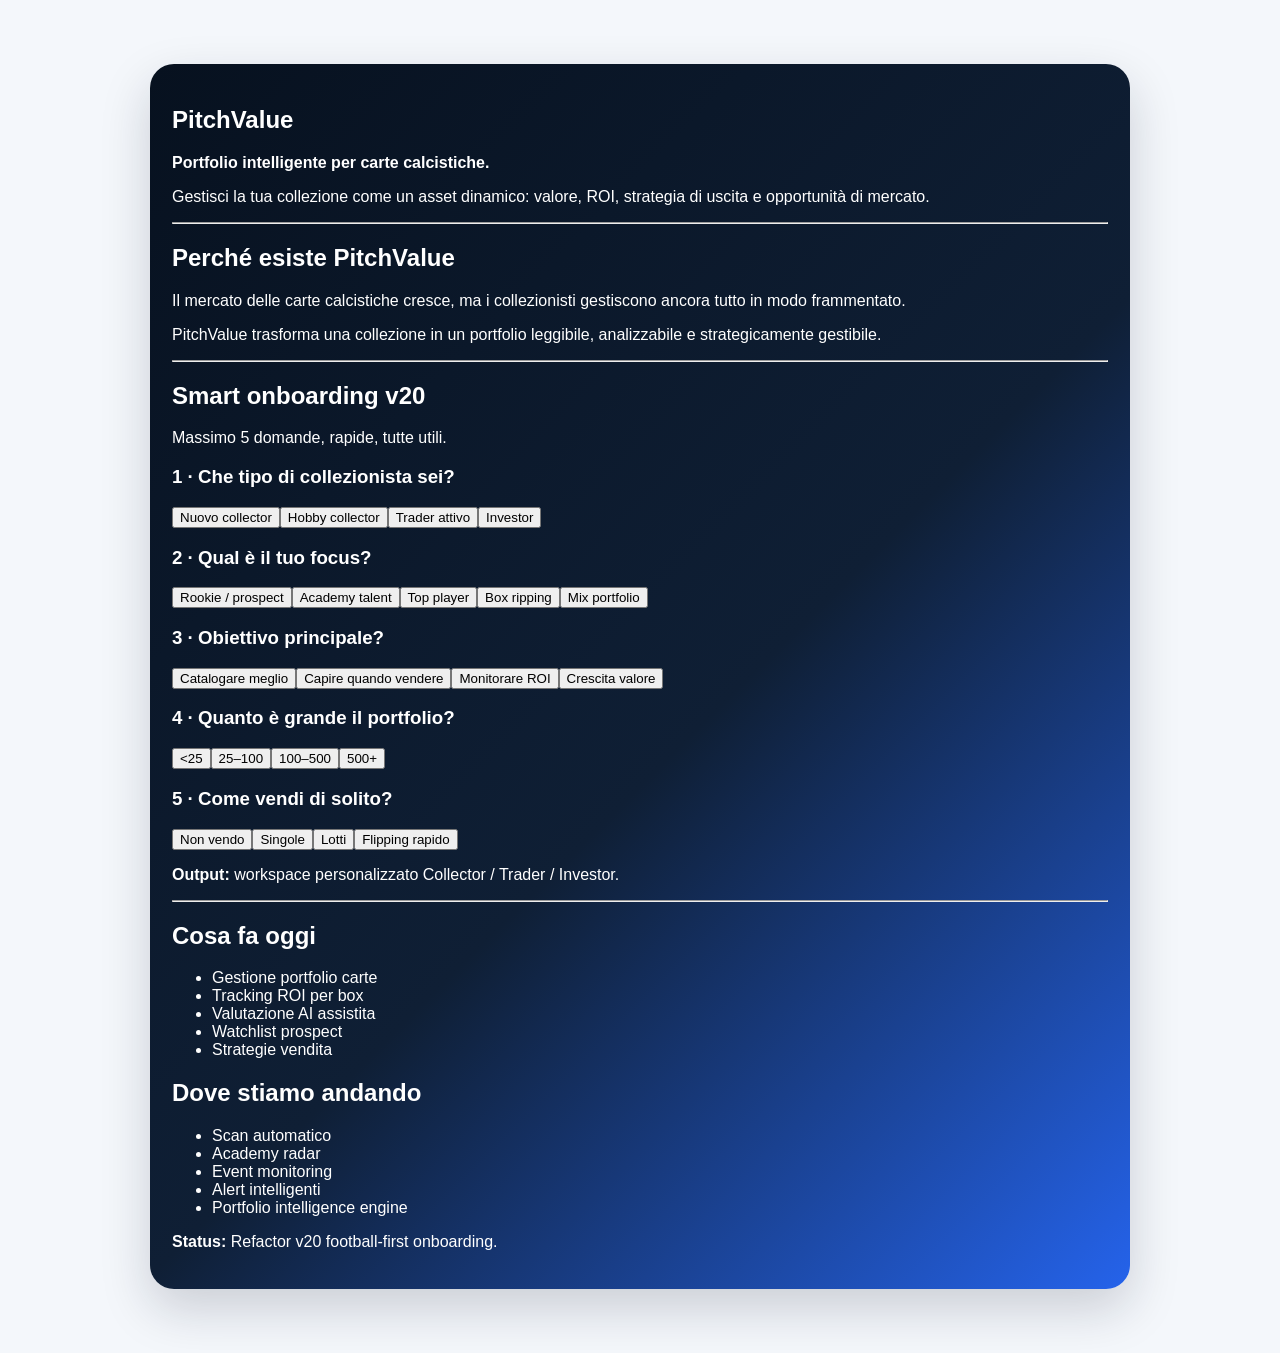
==== index.refactor.html @ 2fcd6a79 "Refine football-first onboarding" ====
<!DOCTYPE html><html lang="it"><head><meta charset="UTF-8" /><meta name="viewport" content="width=device-width, initial-scale=1.0" /><title>PitchValue Refactor v20</title><link rel="stylesheet" href="src/styles.css" /></head><body><main style="max-width: 980px; margin: 40px auto; padding: 24px;"><section class="pv-refactor-notice"><h1>PitchValue</h1><p><strong>Portfolio intelligente per carte calcistiche.</strong></p><p>Gestisci la tua collezione come un asset dinamico: valore, ROI, strategia di uscita e opportunità di mercato.</p><hr><h2>Perché esiste PitchValue</h2><p>Il mercato delle carte calcistiche cresce, ma i collezionisti gestiscono ancora tutto in modo frammentato.</p><p>PitchValue trasforma una collezione in un portfolio leggibile, analizzabile e strategicamente gestibile.</p><hr><h2>Smart onboarding v20</h2><p>Massimo 5 domande, rapide, tutte utili.</p><div class="pv-onboarding-grid"><div class="pv-onboarding-card"><h3>1 · Che tipo di collezionista sei?</h3><button>Nuovo collector</button><button>Hobby collector</button><button>Trader attivo</button><button>Investor</button></div><div class="pv-onboarding-card"><h3>2 · Qual è il tuo focus?</h3><button>Rookie / prospect</button><button>Academy talent</button><button>Top player</button><button>Box ripping</button><button>Mix portfolio</button></div><div class="pv-onboarding-card"><h3>3 · Obiettivo principale?</h3><button>Catalogare meglio</button><button>Capire quando vendere</button><button>Monitorare ROI</button><button>Crescita valore</button></div><div class="pv-onboarding-card"><h3>4 · Quanto è grande il portfolio?</h3><button>&lt;25</button><button>25–100</button><button>100–500</button><button>500+</button></div><div class="pv-onboarding-card"><h3>5 · Come vendi di solito?</h3><button>Non vendo</button><button>Singole</button><button>Lotti</button><button>Flipping rapido</button></div></div><p><strong>Output:</strong> workspace personalizzato Collector / Trader / Investor.</p><hr><h2>Cosa fa oggi</h2><ul><li>Gestione portfolio carte</li><li>Tracking ROI per box</li><li>Valutazione AI assistita</li><li>Watchlist prospect</li><li>Strategie vendita</li></ul><h2>Dove stiamo andando</h2><ul><li>Scan automatico</li><li>Academy radar</li><li>Event monitoring</li><li>Alert intelligenti</li><li>Portfolio intelligence engine</li></ul><p><strong>Status:</strong> Refactor v20 football-first onboarding.</p></section></main></body></html>
---- src/styles.css ----
/* PitchValue styles
 * Branch: refactor-v19
 *
 * This file will receive the CSS extracted from the current stable v18 monolithic HTML.
 * The live app on main is not affected while this branch is under construction.
 */

:root {
  --pv-bg: #f4f7fb;
  --pv-text: #0f172a;
  --pv-muted: #64748b;
  --pv-blue: #2563eb;
  --pv-cyan: #06b6d4;
  --pv-green: #16a34a;
  --pv-amber: #f59e0b;
  --pv-red: #ef4444;
  --pv-border: #e5edf6;
  --pv-panel: #ffffff;
}

body {
  margin: 0;
  font-family: Inter, Arial, sans-serif;
  background: var(--pv-bg);
  color: var(--pv-text);
}

.pv-refactor-notice {
  background: linear-gradient(135deg, #07111f, #0f1f35 55%, #2563eb);
  color: white;
  border-radius: 24px;
  padding: 22px;
  box-shadow: 0 20px 50px rgba(15, 23, 42, 0.18);
}
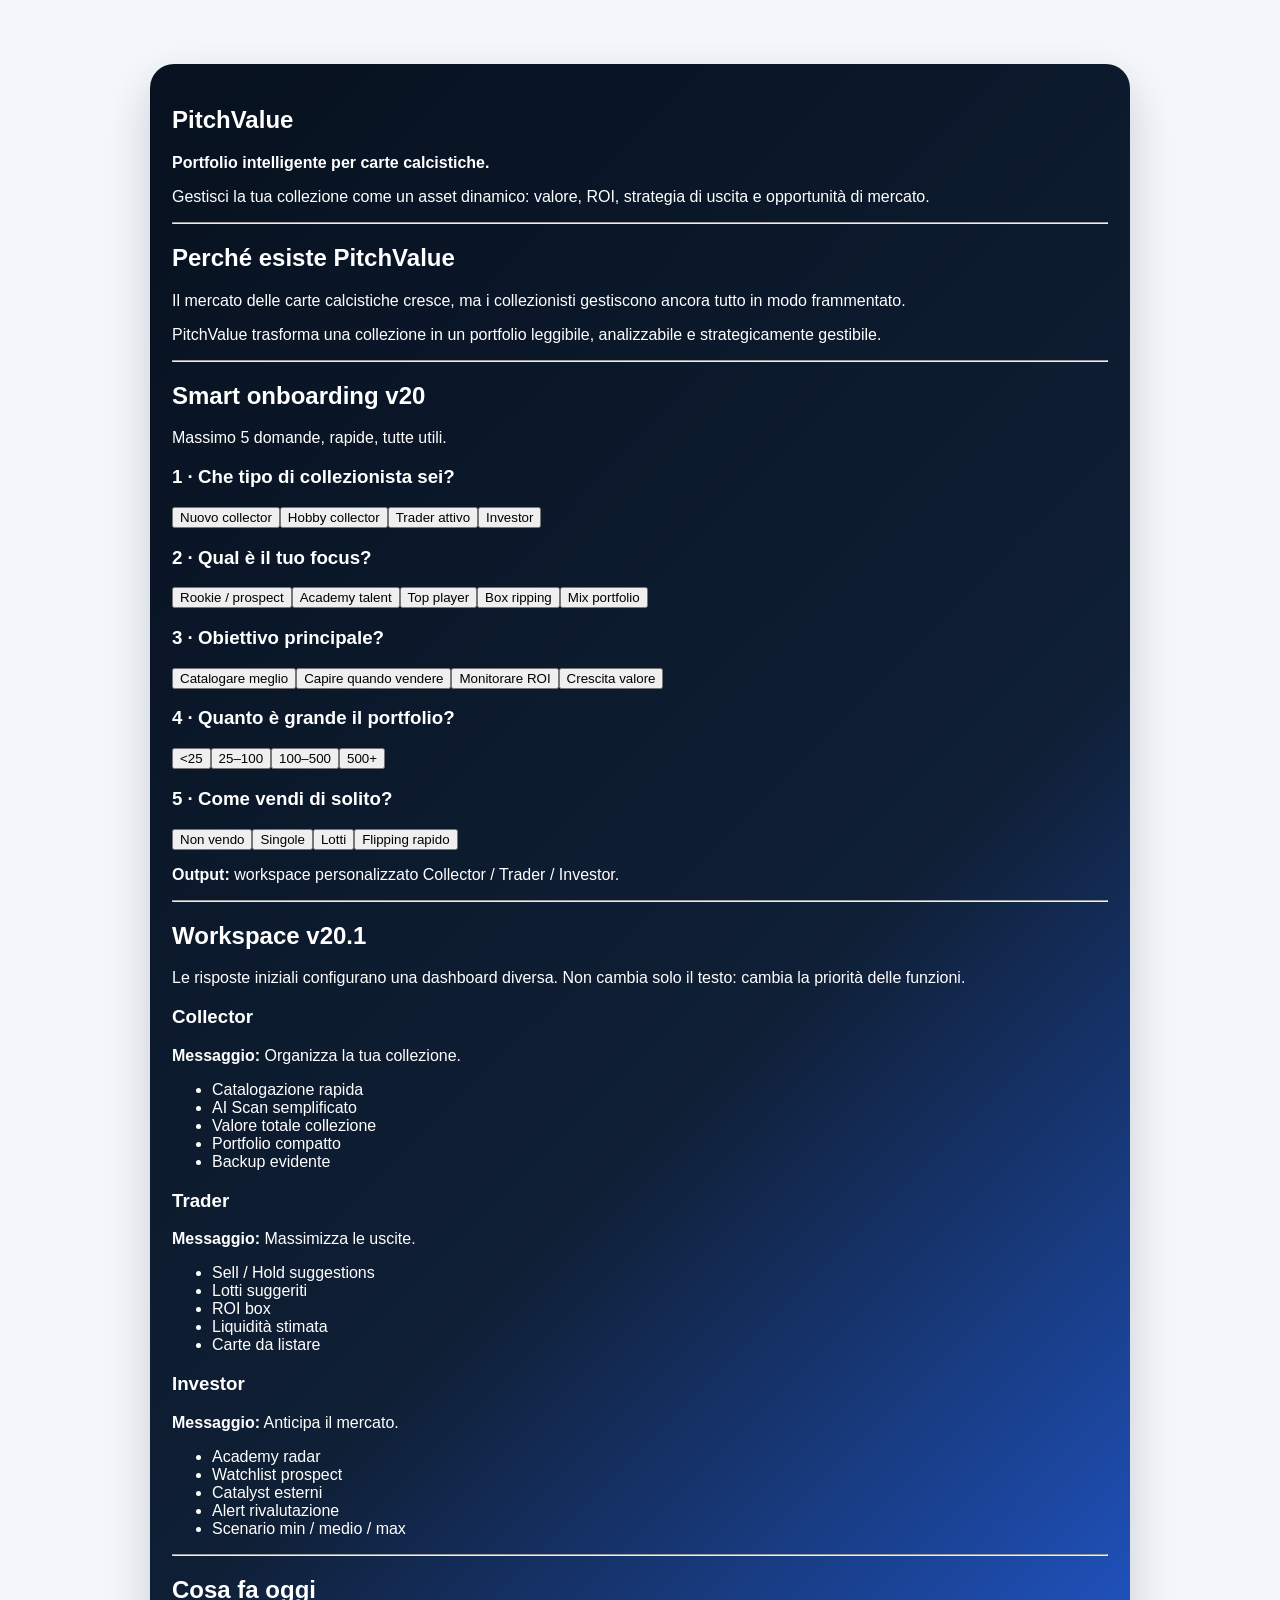
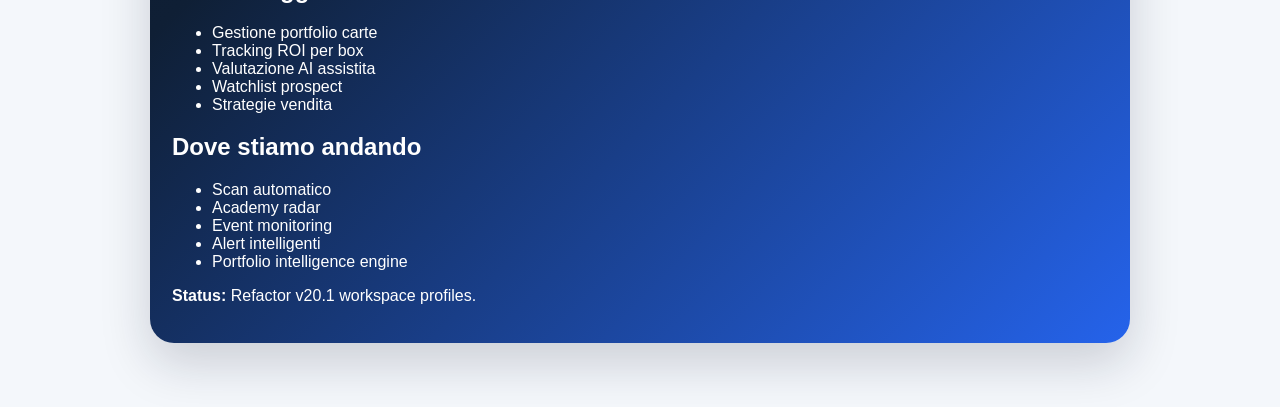
==== commit 1cc63fc8: "Add v20.1 workspace profiles" ====
--- a/index.refactor.html
+++ b/index.refactor.html
@@ -1 +1 @@
-<!DOCTYPE html><html lang="it"><head><meta charset="UTF-8" /><meta name="viewport" content="width=device-width, initial-scale=1.0" /><title>PitchValue Refactor v20</title><link rel="stylesheet" href="src/styles.css" /></head><body><main style="max-width: 980px; margin: 40px auto; padding: 24px;"><section class="pv-refactor-notice"><h1>PitchValue</h1><p><strong>Portfolio intelligente per carte calcistiche.</strong></p><p>Gestisci la tua collezione come un asset dinamico: valore, ROI, strategia di uscita e opportunità di mercato.</p><hr><h2>Perché esiste PitchValue</h2><p>Il mercato delle carte calcistiche cresce, ma i collezionisti gestiscono ancora tutto in modo frammentato.</p><p>PitchValue trasforma una collezione in un portfolio leggibile, analizzabile e strategicamente gestibile.</p><hr><h2>Smart onboarding v20</h2><p>Massimo 5 domande, rapide, tutte utili.</p><div class="pv-onboarding-grid"><div class="pv-onboarding-card"><h3>1 · Che tipo di collezionista sei?</h3><button>Nuovo collector</button><button>Hobby collector</button><button>Trader attivo</button><button>Investor</button></div><div class="pv-onboarding-card"><h3>2 · Qual è il tuo focus?</h3><button>Rookie / prospect</button><button>Academy talent</button><button>Top player</button><button>Box ripping</button><button>Mix portfolio</button></div><div class="pv-onboarding-card"><h3>3 · Obiettivo principale?</h3><button>Catalogare meglio</button><button>Capire quando vendere</button><button>Monitorare ROI</button><button>Crescita valore</button></div><div class="pv-onboarding-card"><h3>4 · Quanto è grande il portfolio?</h3><button>&lt;25</button><button>25–100</button><button>100–500</button><button>500+</button></div><div class="pv-onboarding-card"><h3>5 · Come vendi di solito?</h3><button>Non vendo</button><button>Singole</button><button>Lotti</button><button>Flipping rapido</button></div></div><p><strong>Output:</strong> workspace personalizzato Collector / Trader / Investor.</p><hr><h2>Cosa fa oggi</h2><ul><li>Gestione portfolio carte</li><li>Tracking ROI per box</li><li>Valutazione AI assistita</li><li>Watchlist prospect</li><li>Strategie vendita</li></ul><h2>Dove stiamo andando</h2><ul><li>Scan automatico</li><li>Academy radar</li><li>Event monitoring</li><li>Alert intelligenti</li><li>Portfolio intelligence engine</li></ul><p><strong>Status:</strong> Refactor v20 football-first onboarding.</p></section></main></body></html>+<!DOCTYPE html><html lang="it"><head><meta charset="UTF-8" /><meta name="viewport" content="width=device-width, initial-scale=1.0" /><title>PitchValue Refactor v20.1</title><link rel="stylesheet" href="src/styles.css" /></head><body><main style="max-width: 980px; margin: 40px auto; padding: 24px;"><section class="pv-refactor-notice"><h1>PitchValue</h1><p><strong>Portfolio intelligente per carte calcistiche.</strong></p><p>Gestisci la tua collezione come un asset dinamico: valore, ROI, strategia di uscita e opportunità di mercato.</p><hr><h2>Perché esiste PitchValue</h2><p>Il mercato delle carte calcistiche cresce, ma i collezionisti gestiscono ancora tutto in modo frammentato.</p><p>PitchValue trasforma una collezione in un portfolio leggibile, analizzabile e strategicamente gestibile.</p><hr><h2>Smart onboarding v20</h2><p>Massimo 5 domande, rapide, tutte utili.</p><div class="pv-onboarding-grid"><div class="pv-onboarding-card"><h3>1 · Che tipo di collezionista sei?</h3><button>Nuovo collector</button><button>Hobby collector</button><button>Trader attivo</button><button>Investor</button></div><div class="pv-onboarding-card"><h3>2 · Qual è il tuo focus?</h3><button>Rookie / prospect</button><button>Academy talent</button><button>Top player</button><button>Box ripping</button><button>Mix portfolio</button></div><div class="pv-onboarding-card"><h3>3 · Obiettivo principale?</h3><button>Catalogare meglio</button><button>Capire quando vendere</button><button>Monitorare ROI</button><button>Crescita valore</button></div><div class="pv-onboarding-card"><h3>4 · Quanto è grande il portfolio?</h3><button>&lt;25</button><button>25–100</button><button>100–500</button><button>500+</button></div><div class="pv-onboarding-card"><h3>5 · Come vendi di solito?</h3><button>Non vendo</button><button>Singole</button><button>Lotti</button><button>Flipping rapido</button></div></div><p><strong>Output:</strong> workspace personalizzato Collector / Trader / Investor.</p><hr><h2>Workspace v20.1</h2><p>Le risposte iniziali configurano una dashboard diversa. Non cambia solo il testo: cambia la priorità delle funzioni.</p><div class="pv-onboarding-grid"><div class="pv-onboarding-card"><h3>Collector</h3><p><strong>Messaggio:</strong> Organizza la tua collezione.</p><ul><li>Catalogazione rapida</li><li>AI Scan semplificato</li><li>Valore totale collezione</li><li>Portfolio compatto</li><li>Backup evidente</li></ul></div><div class="pv-onboarding-card"><h3>Trader</h3><p><strong>Messaggio:</strong> Massimizza le uscite.</p><ul><li>Sell / Hold suggestions</li><li>Lotti suggeriti</li><li>ROI box</li><li>Liquidità stimata</li><li>Carte da listare</li></ul></div><div class="pv-onboarding-card"><h3>Investor</h3><p><strong>Messaggio:</strong> Anticipa il mercato.</p><ul><li>Academy radar</li><li>Watchlist prospect</li><li>Catalyst esterni</li><li>Alert rivalutazione</li><li>Scenario min / medio / max</li></ul></div></div><hr><h2>Cosa fa oggi</h2><ul><li>Gestione portfolio carte</li><li>Tracking ROI per box</li><li>Valutazione AI assistita</li><li>Watchlist prospect</li><li>Strategie vendita</li></ul><h2>Dove stiamo andando</h2><ul><li>Scan automatico</li><li>Academy radar</li><li>Event monitoring</li><li>Alert intelligenti</li><li>Portfolio intelligence engine</li></ul><p><strong>Status:</strong> Refactor v20.1 workspace profiles.</p></section></main></body></html>
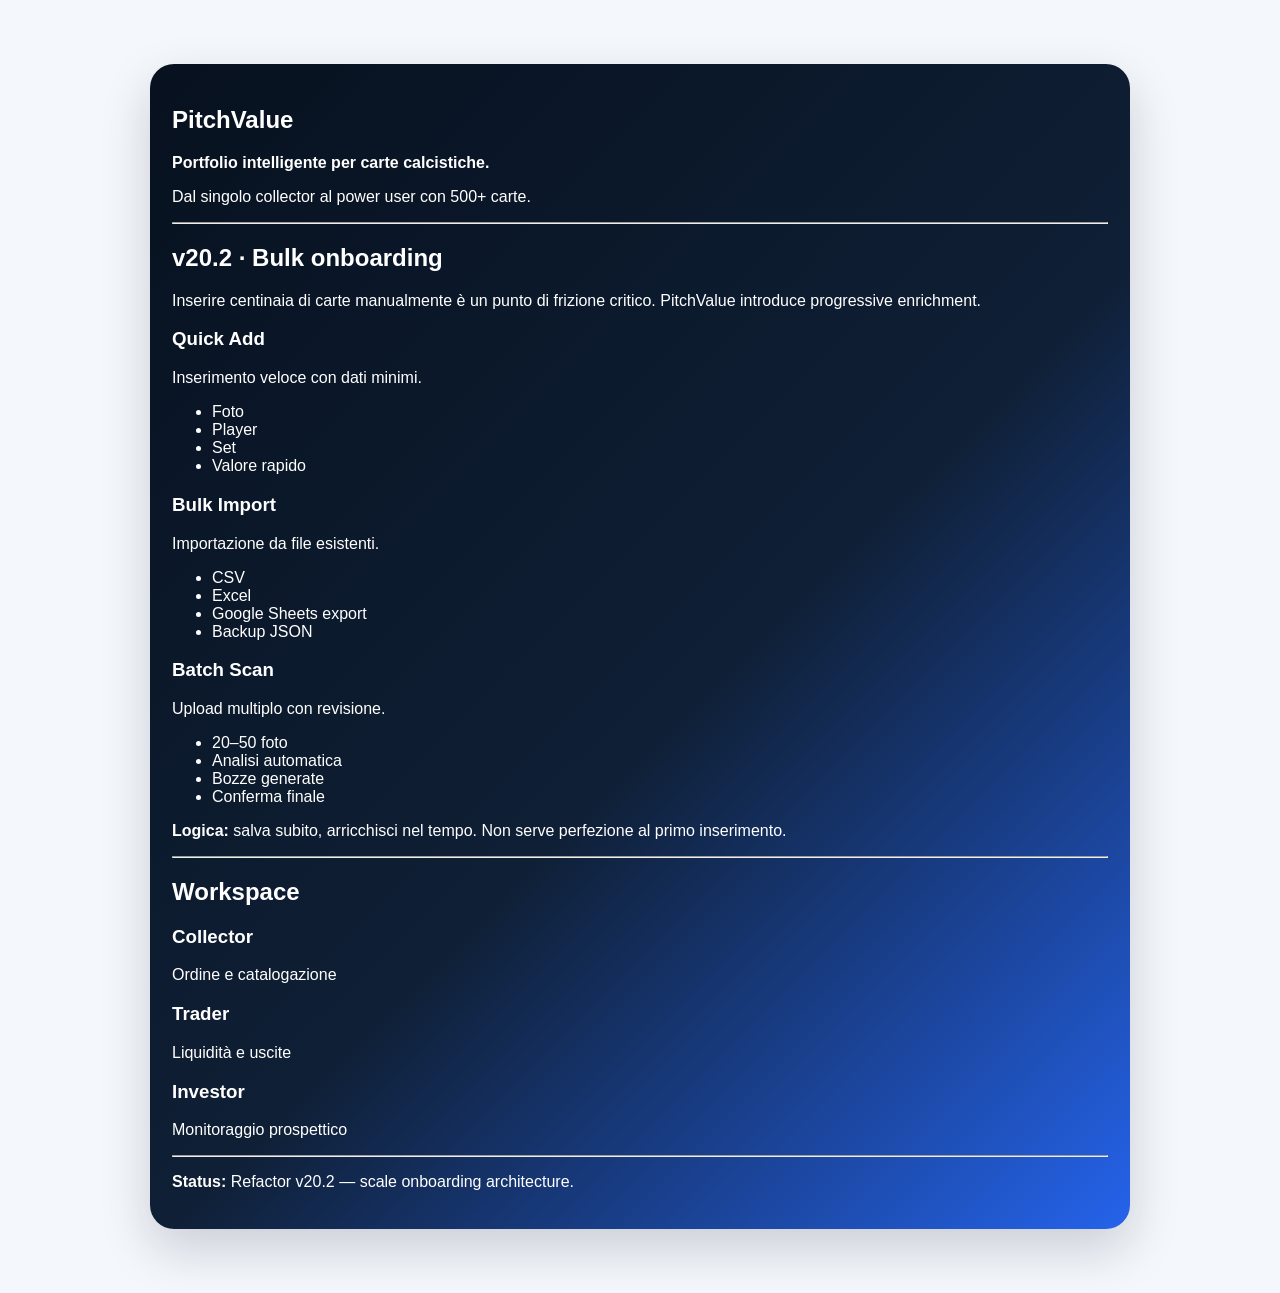
==== commit ae203b3c: "Add v20.2 bulk onboarding flow" ====
--- a/index.refactor.html
+++ b/index.refactor.html
@@ -1 +1 @@
-<!DOCTYPE html><html lang="it"><head><meta charset="UTF-8" /><meta name="viewport" content="width=device-width, initial-scale=1.0" /><title>PitchValue Refactor v20.1</title><link rel="stylesheet" href="src/styles.css" /></head><body><main style="max-width: 980px; margin: 40px auto; padding: 24px;"><section class="pv-refactor-notice"><h1>PitchValue</h1><p><strong>Portfolio intelligente per carte calcistiche.</strong></p><p>Gestisci la tua collezione come un asset dinamico: valore, ROI, strategia di uscita e opportunità di mercato.</p><hr><h2>Perché esiste PitchValue</h2><p>Il mercato delle carte calcistiche cresce, ma i collezionisti gestiscono ancora tutto in modo frammentato.</p><p>PitchValue trasforma una collezione in un portfolio leggibile, analizzabile e strategicamente gestibile.</p><hr><h2>Smart onboarding v20</h2><p>Massimo 5 domande, rapide, tutte utili.</p><div class="pv-onboarding-grid"><div class="pv-onboarding-card"><h3>1 · Che tipo di collezionista sei?</h3><button>Nuovo collector</button><button>Hobby collector</button><button>Trader attivo</button><button>Investor</button></div><div class="pv-onboarding-card"><h3>2 · Qual è il tuo focus?</h3><button>Rookie / prospect</button><button>Academy talent</button><button>Top player</button><button>Box ripping</button><button>Mix portfolio</button></div><div class="pv-onboarding-card"><h3>3 · Obiettivo principale?</h3><button>Catalogare meglio</button><button>Capire quando vendere</button><button>Monitorare ROI</button><button>Crescita valore</button></div><div class="pv-onboarding-card"><h3>4 · Quanto è grande il portfolio?</h3><button>&lt;25</button><button>25–100</button><button>100–500</button><button>500+</button></div><div class="pv-onboarding-card"><h3>5 · Come vendi di solito?</h3><button>Non vendo</button><button>Singole</button><button>Lotti</button><button>Flipping rapido</button></div></div><p><strong>Output:</strong> workspace personalizzato Collector / Trader / Investor.</p><hr><h2>Workspace v20.1</h2><p>Le risposte iniziali configurano una dashboard diversa. Non cambia solo il testo: cambia la priorità delle funzioni.</p><div class="pv-onboarding-grid"><div class="pv-onboarding-card"><h3>Collector</h3><p><strong>Messaggio:</strong> Organizza la tua collezione.</p><ul><li>Catalogazione rapida</li><li>AI Scan semplificato</li><li>Valore totale collezione</li><li>Portfolio compatto</li><li>Backup evidente</li></ul></div><div class="pv-onboarding-card"><h3>Trader</h3><p><strong>Messaggio:</strong> Massimizza le uscite.</p><ul><li>Sell / Hold suggestions</li><li>Lotti suggeriti</li><li>ROI box</li><li>Liquidità stimata</li><li>Carte da listare</li></ul></div><div class="pv-onboarding-card"><h3>Investor</h3><p><strong>Messaggio:</strong> Anticipa il mercato.</p><ul><li>Academy radar</li><li>Watchlist prospect</li><li>Catalyst esterni</li><li>Alert rivalutazione</li><li>Scenario min / medio / max</li></ul></div></div><hr><h2>Cosa fa oggi</h2><ul><li>Gestione portfolio carte</li><li>Tracking ROI per box</li><li>Valutazione AI assistita</li><li>Watchlist prospect</li><li>Strategie vendita</li></ul><h2>Dove stiamo andando</h2><ul><li>Scan automatico</li><li>Academy radar</li><li>Event monitoring</li><li>Alert intelligenti</li><li>Portfolio intelligence engine</li></ul><p><strong>Status:</strong> Refactor v20.1 workspace profiles.</p></section></main></body></html>+<!DOCTYPE html><html lang="it"><head><meta charset="UTF-8" /><meta name="viewport" content="width=device-width, initial-scale=1.0" /><title>PitchValue Refactor v20.2</title><link rel="stylesheet" href="src/styles.css" /></head><body><main style="max-width: 980px; margin: 40px auto; padding: 24px;"><section class="pv-refactor-notice"><h1>PitchValue</h1><p><strong>Portfolio intelligente per carte calcistiche.</strong></p><p>Dal singolo collector al power user con 500+ carte.</p><hr><h2>v20.2 · Bulk onboarding</h2><p>Inserire centinaia di carte manualmente è un punto di frizione critico. PitchValue introduce progressive enrichment.</p><div class="pv-onboarding-grid"><div class="pv-onboarding-card"><h3>Quick Add</h3><p>Inserimento veloce con dati minimi.</p><ul><li>Foto</li><li>Player</li><li>Set</li><li>Valore rapido</li></ul></div><div class="pv-onboarding-card"><h3>Bulk Import</h3><p>Importazione da file esistenti.</p><ul><li>CSV</li><li>Excel</li><li>Google Sheets export</li><li>Backup JSON</li></ul></div><div class="pv-onboarding-card"><h3>Batch Scan</h3><p>Upload multiplo con revisione.</p><ul><li>20–50 foto</li><li>Analisi automatica</li><li>Bozze generate</li><li>Conferma finale</li></ul></div></div><p><strong>Logica:</strong> salva subito, arricchisci nel tempo. Non serve perfezione al primo inserimento.</p><hr><h2>Workspace</h2><div class="pv-onboarding-grid"><div class="pv-onboarding-card"><h3>Collector</h3><p>Ordine e catalogazione</p></div><div class="pv-onboarding-card"><h3>Trader</h3><p>Liquidità e uscite</p></div><div class="pv-onboarding-card"><h3>Investor</h3><p>Monitoraggio prospettico</p></div></div><hr><p><strong>Status:</strong> Refactor v20.2 — scale onboarding architecture.</p></section></main></body></html>
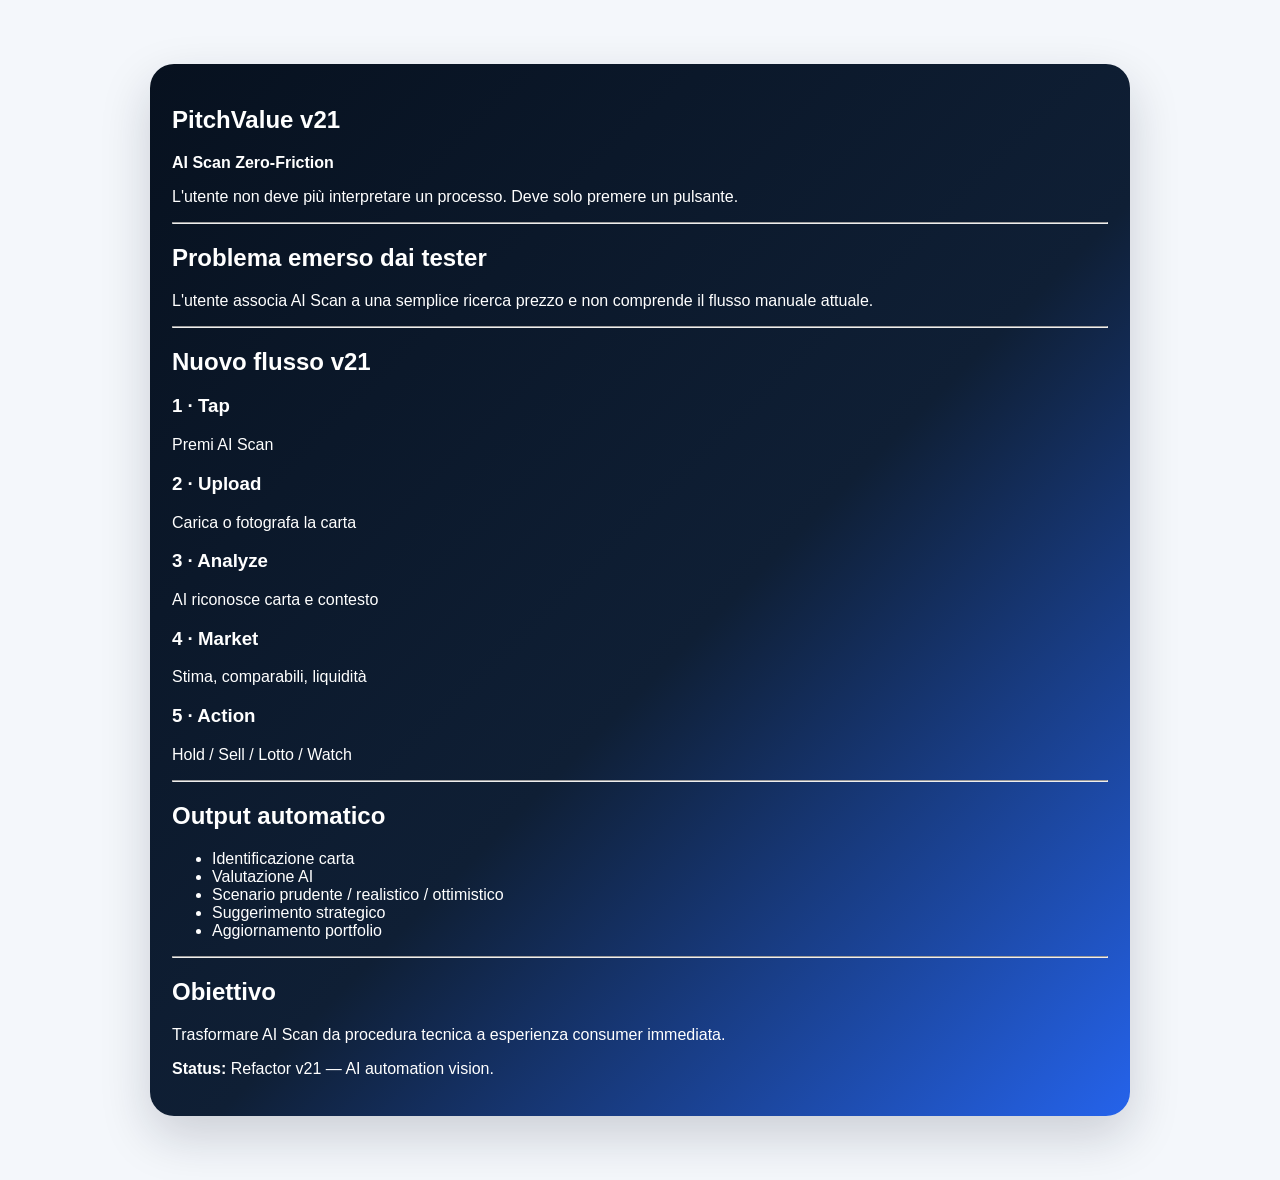
==== commit bcfcf581: "Add v21 AI automation flow" ====
--- a/index.refactor.html
+++ b/index.refactor.html
@@ -1 +1 @@
-<!DOCTYPE html><html lang="it"><head><meta charset="UTF-8" /><meta name="viewport" content="width=device-width, initial-scale=1.0" /><title>PitchValue Refactor v20.2</title><link rel="stylesheet" href="src/styles.css" /></head><body><main style="max-width: 980px; margin: 40px auto; padding: 24px;"><section class="pv-refactor-notice"><h1>PitchValue</h1><p><strong>Portfolio intelligente per carte calcistiche.</strong></p><p>Dal singolo collector al power user con 500+ carte.</p><hr><h2>v20.2 · Bulk onboarding</h2><p>Inserire centinaia di carte manualmente è un punto di frizione critico. PitchValue introduce progressive enrichment.</p><div class="pv-onboarding-grid"><div class="pv-onboarding-card"><h3>Quick Add</h3><p>Inserimento veloce con dati minimi.</p><ul><li>Foto</li><li>Player</li><li>Set</li><li>Valore rapido</li></ul></div><div class="pv-onboarding-card"><h3>Bulk Import</h3><p>Importazione da file esistenti.</p><ul><li>CSV</li><li>Excel</li><li>Google Sheets export</li><li>Backup JSON</li></ul></div><div class="pv-onboarding-card"><h3>Batch Scan</h3><p>Upload multiplo con revisione.</p><ul><li>20–50 foto</li><li>Analisi automatica</li><li>Bozze generate</li><li>Conferma finale</li></ul></div></div><p><strong>Logica:</strong> salva subito, arricchisci nel tempo. Non serve perfezione al primo inserimento.</p><hr><h2>Workspace</h2><div class="pv-onboarding-grid"><div class="pv-onboarding-card"><h3>Collector</h3><p>Ordine e catalogazione</p></div><div class="pv-onboarding-card"><h3>Trader</h3><p>Liquidità e uscite</p></div><div class="pv-onboarding-card"><h3>Investor</h3><p>Monitoraggio prospettico</p></div></div><hr><p><strong>Status:</strong> Refactor v20.2 — scale onboarding architecture.</p></section></main></body></html>+<!DOCTYPE html><html lang="it"><head><meta charset="UTF-8" /><meta name="viewport" content="width=device-width, initial-scale=1.0" /><title>PitchValue Refactor v21</title><link rel="stylesheet" href="src/styles.css" /></head><body><main style="max-width:980px;margin:40px auto;padding:24px;"><section class="pv-refactor-notice"><h1>PitchValue v21</h1><p><strong>AI Scan Zero-Friction</strong></p><p>L'utente non deve più interpretare un processo. Deve solo premere un pulsante.</p><hr><h2>Problema emerso dai tester</h2><p>L'utente associa AI Scan a una semplice ricerca prezzo e non comprende il flusso manuale attuale.</p><hr><h2>Nuovo flusso v21</h2><div class="pv-onboarding-grid"><div class="pv-onboarding-card"><h3>1 · Tap</h3><p>Premi AI Scan</p></div><div class="pv-onboarding-card"><h3>2 · Upload</h3><p>Carica o fotografa la carta</p></div><div class="pv-onboarding-card"><h3>3 · Analyze</h3><p>AI riconosce carta e contesto</p></div><div class="pv-onboarding-card"><h3>4 · Market</h3><p>Stima, comparabili, liquidità</p></div><div class="pv-onboarding-card"><h3>5 · Action</h3><p>Hold / Sell / Lotto / Watch</p></div></div><hr><h2>Output automatico</h2><ul><li>Identificazione carta</li><li>Valutazione AI</li><li>Scenario prudente / realistico / ottimistico</li><li>Suggerimento strategico</li><li>Aggiornamento portfolio</li></ul><hr><h2>Obiettivo</h2><p>Trasformare AI Scan da procedura tecnica a esperienza consumer immediata.</p><p><strong>Status:</strong> Refactor v21 — AI automation vision.</p></section></main></body></html>
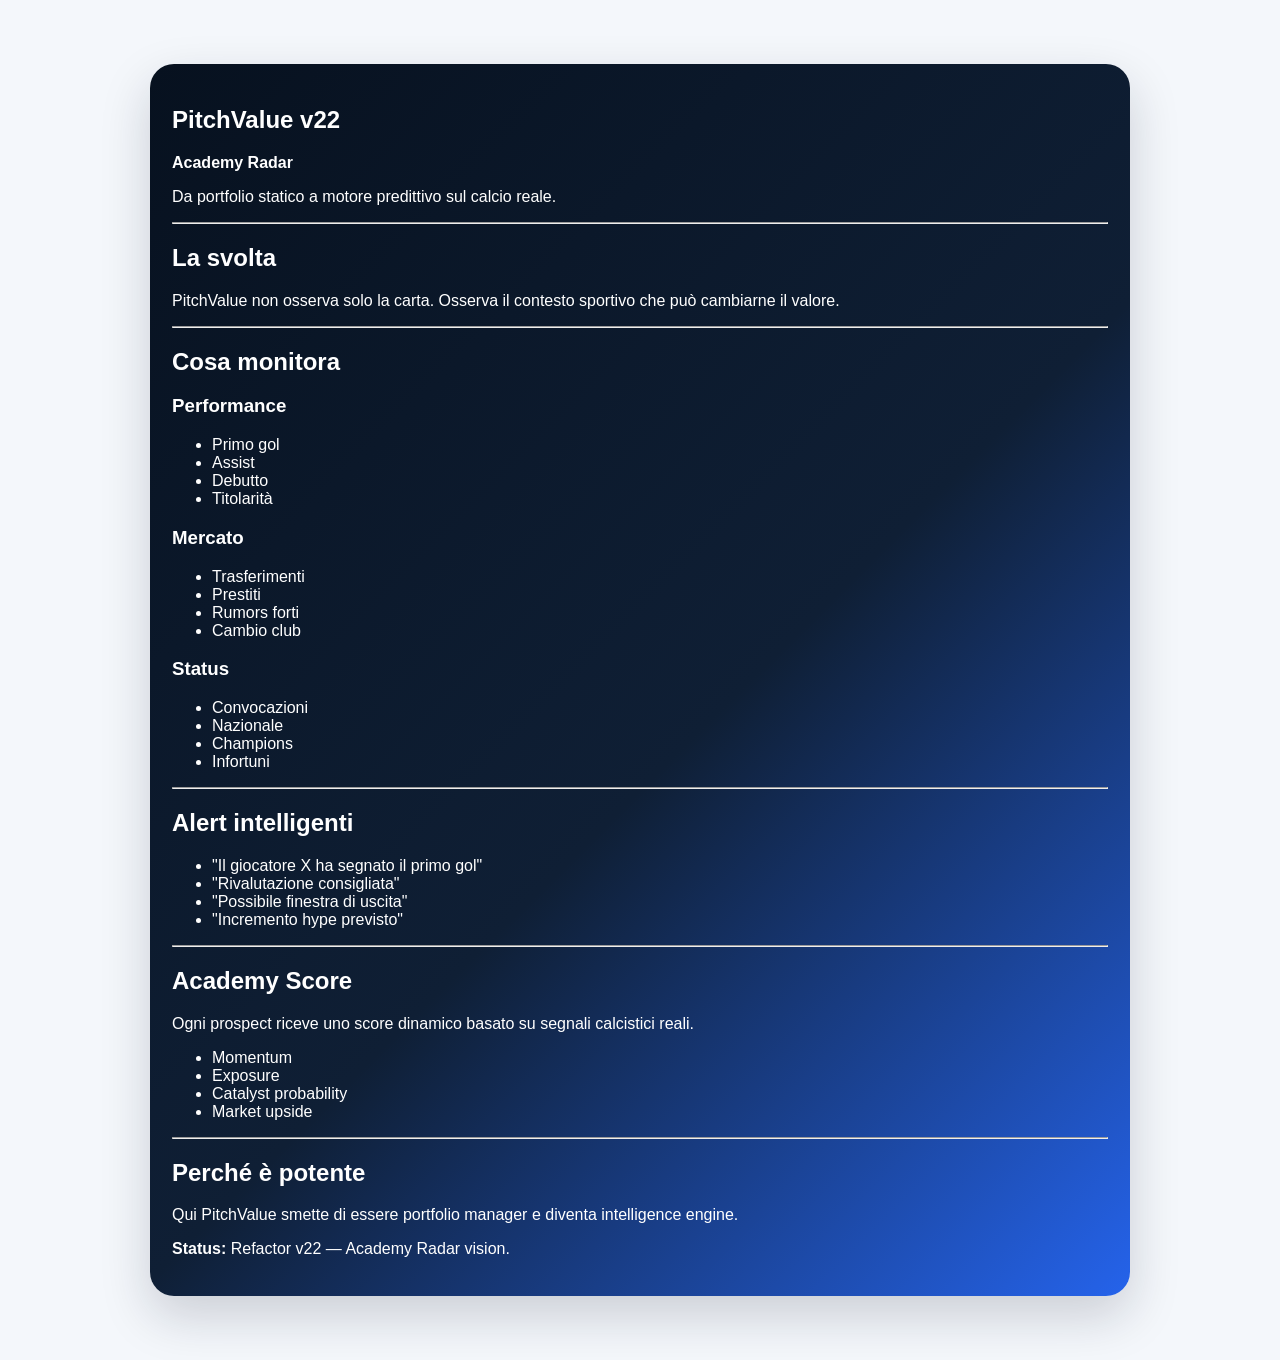
==== commit d8457507: "Add v22 academy radar vision" ====
--- a/index.refactor.html
+++ b/index.refactor.html
@@ -1 +1 @@
-<!DOCTYPE html><html lang="it"><head><meta charset="UTF-8" /><meta name="viewport" content="width=device-width, initial-scale=1.0" /><title>PitchValue Refactor v21</title><link rel="stylesheet" href="src/styles.css" /></head><body><main style="max-width:980px;margin:40px auto;padding:24px;"><section class="pv-refactor-notice"><h1>PitchValue v21</h1><p><strong>AI Scan Zero-Friction</strong></p><p>L'utente non deve più interpretare un processo. Deve solo premere un pulsante.</p><hr><h2>Problema emerso dai tester</h2><p>L'utente associa AI Scan a una semplice ricerca prezzo e non comprende il flusso manuale attuale.</p><hr><h2>Nuovo flusso v21</h2><div class="pv-onboarding-grid"><div class="pv-onboarding-card"><h3>1 · Tap</h3><p>Premi AI Scan</p></div><div class="pv-onboarding-card"><h3>2 · Upload</h3><p>Carica o fotografa la carta</p></div><div class="pv-onboarding-card"><h3>3 · Analyze</h3><p>AI riconosce carta e contesto</p></div><div class="pv-onboarding-card"><h3>4 · Market</h3><p>Stima, comparabili, liquidità</p></div><div class="pv-onboarding-card"><h3>5 · Action</h3><p>Hold / Sell / Lotto / Watch</p></div></div><hr><h2>Output automatico</h2><ul><li>Identificazione carta</li><li>Valutazione AI</li><li>Scenario prudente / realistico / ottimistico</li><li>Suggerimento strategico</li><li>Aggiornamento portfolio</li></ul><hr><h2>Obiettivo</h2><p>Trasformare AI Scan da procedura tecnica a esperienza consumer immediata.</p><p><strong>Status:</strong> Refactor v21 — AI automation vision.</p></section></main></body></html>+<!DOCTYPE html><html lang="it"><head><meta charset="UTF-8" /><meta name="viewport" content="width=device-width, initial-scale=1.0" /><title>PitchValue Refactor v22</title><link rel="stylesheet" href="src/styles.css" /></head><body><main style="max-width:980px;margin:40px auto;padding:24px;"><section class="pv-refactor-notice"><h1>PitchValue v22</h1><p><strong>Academy Radar</strong></p><p>Da portfolio statico a motore predittivo sul calcio reale.</p><hr><h2>La svolta</h2><p>PitchValue non osserva solo la carta. Osserva il contesto sportivo che può cambiarne il valore.</p><hr><h2>Cosa monitora</h2><div class="pv-onboarding-grid"><div class="pv-onboarding-card"><h3>Performance</h3><ul><li>Primo gol</li><li>Assist</li><li>Debutto</li><li>Titolarità</li></ul></div><div class="pv-onboarding-card"><h3>Mercato</h3><ul><li>Trasferimenti</li><li>Prestiti</li><li>Rumors forti</li><li>Cambio club</li></ul></div><div class="pv-onboarding-card"><h3>Status</h3><ul><li>Convocazioni</li><li>Nazionale</li><li>Champions</li><li>Infortuni</li></ul></div></div><hr><h2>Alert intelligenti</h2><ul><li>"Il giocatore X ha segnato il primo gol"</li><li>"Rivalutazione consigliata"</li><li>"Possibile finestra di uscita"</li><li>"Incremento hype previsto"</li></ul><hr><h2>Academy Score</h2><p>Ogni prospect riceve uno score dinamico basato su segnali calcistici reali.</p><ul><li>Momentum</li><li>Exposure</li><li>Catalyst probability</li><li>Market upside</li></ul><hr><h2>Perché è potente</h2><p>Qui PitchValue smette di essere portfolio manager e diventa intelligence engine.</p><p><strong>Status:</strong> Refactor v22 — Academy Radar vision.</p></section></main></body></html>
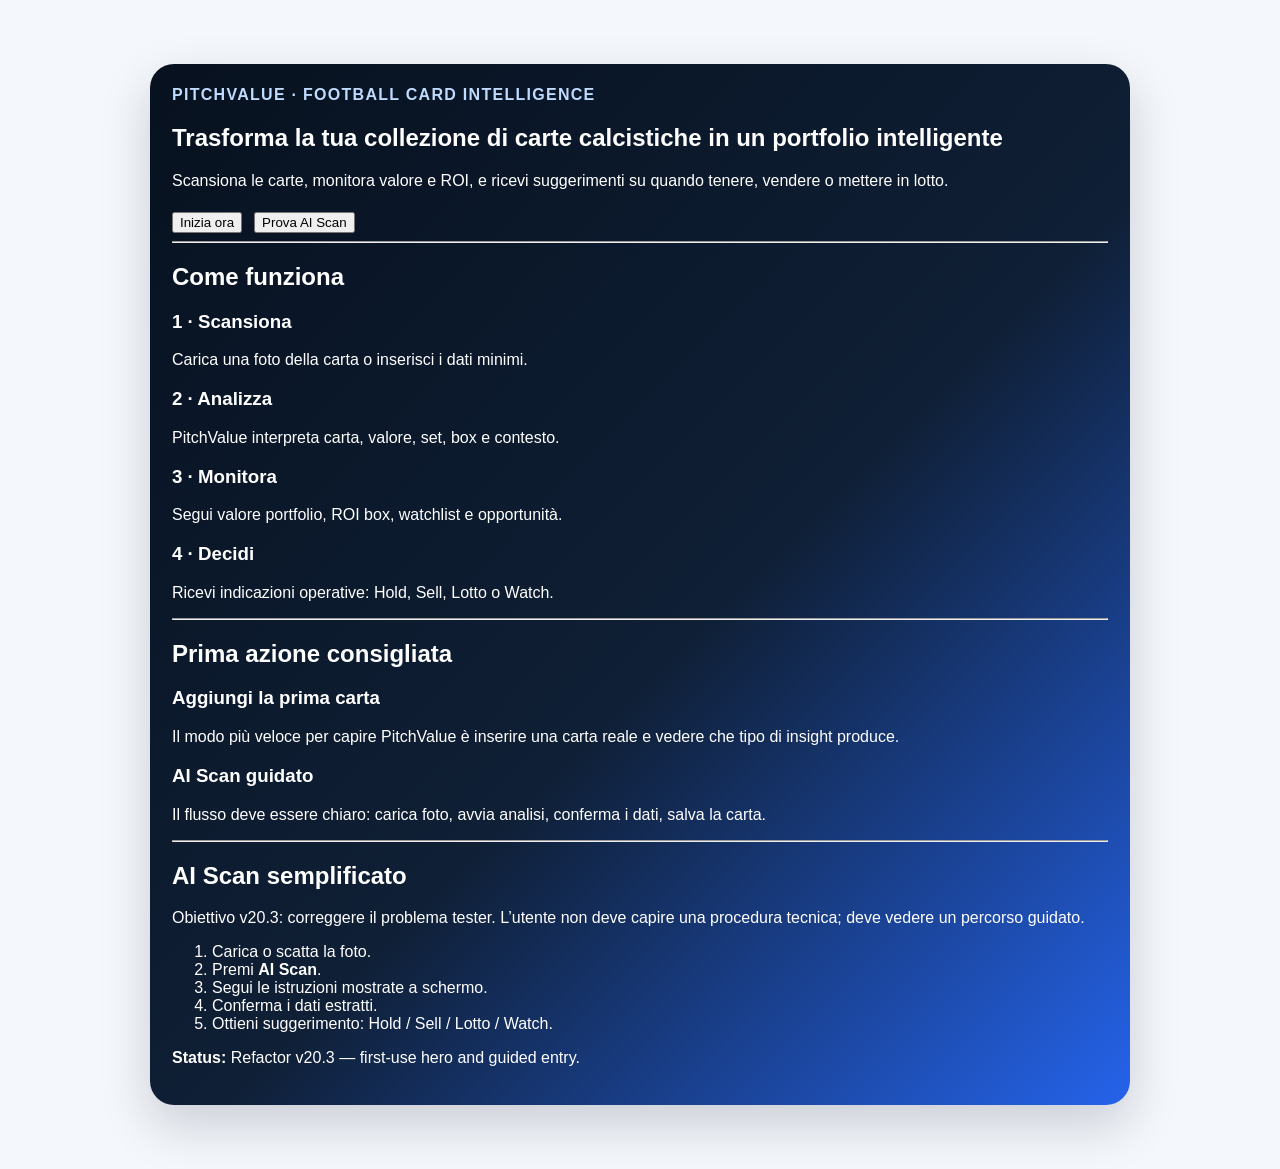
==== commit 342715ee: "Add v20.3 first-use hero" ====
--- a/index.refactor.html
+++ b/index.refactor.html
@@ -1 +1,73 @@
-<!DOCTYPE html><html lang="it"><head><meta charset="UTF-8" /><meta name="viewport" content="width=device-width, initial-scale=1.0" /><title>PitchValue Refactor v22</title><link rel="stylesheet" href="src/styles.css" /></head><body><main style="max-width:980px;margin:40px auto;padding:24px;"><section class="pv-refactor-notice"><h1>PitchValue v22</h1><p><strong>Academy Radar</strong></p><p>Da portfolio statico a motore predittivo sul calcio reale.</p><hr><h2>La svolta</h2><p>PitchValue non osserva solo la carta. Osserva il contesto sportivo che può cambiarne il valore.</p><hr><h2>Cosa monitora</h2><div class="pv-onboarding-grid"><div class="pv-onboarding-card"><h3>Performance</h3><ul><li>Primo gol</li><li>Assist</li><li>Debutto</li><li>Titolarità</li></ul></div><div class="pv-onboarding-card"><h3>Mercato</h3><ul><li>Trasferimenti</li><li>Prestiti</li><li>Rumors forti</li><li>Cambio club</li></ul></div><div class="pv-onboarding-card"><h3>Status</h3><ul><li>Convocazioni</li><li>Nazionale</li><li>Champions</li><li>Infortuni</li></ul></div></div><hr><h2>Alert intelligenti</h2><ul><li>"Il giocatore X ha segnato il primo gol"</li><li>"Rivalutazione consigliata"</li><li>"Possibile finestra di uscita"</li><li>"Incremento hype previsto"</li></ul><hr><h2>Academy Score</h2><p>Ogni prospect riceve uno score dinamico basato su segnali calcistici reali.</p><ul><li>Momentum</li><li>Exposure</li><li>Catalyst probability</li><li>Market upside</li></ul><hr><h2>Perché è potente</h2><p>Qui PitchValue smette di essere portfolio manager e diventa intelligence engine.</p><p><strong>Status:</strong> Refactor v22 — Academy Radar vision.</p></section></main></body></html>+<!DOCTYPE html>
+<html lang="it">
+<head>
+  <meta charset="UTF-8" />
+  <meta name="viewport" content="width=device-width, initial-scale=1.0" />
+  <title>PitchValue Refactor v20.3</title>
+  <link rel="stylesheet" href="src/styles.css" />
+</head>
+<body>
+  <main style="max-width:980px;margin:40px auto;padding:24px;">
+    <section class="pv-refactor-notice">
+      <p style="margin:0 0 10px;font-weight:900;letter-spacing:.08em;text-transform:uppercase;color:#bfdbfe;">PitchValue · Football Card Intelligence</p>
+      <h1>Trasforma la tua collezione di carte calcistiche in un portfolio intelligente</h1>
+      <p>Scansiona le carte, monitora valore e ROI, e ricevi suggerimenti su quando tenere, vendere o mettere in lotto.</p>
+
+      <div style="display:flex;gap:12px;flex-wrap:wrap;margin:22px 0 4px;">
+        <button class="pv-primary">Inizia ora</button>
+        <button>Prova AI Scan</button>
+      </div>
+
+      <hr>
+
+      <h2>Come funziona</h2>
+      <div class="pv-onboarding-grid">
+        <div class="pv-onboarding-card">
+          <h3>1 · Scansiona</h3>
+          <p>Carica una foto della carta o inserisci i dati minimi.</p>
+        </div>
+        <div class="pv-onboarding-card">
+          <h3>2 · Analizza</h3>
+          <p>PitchValue interpreta carta, valore, set, box e contesto.</p>
+        </div>
+        <div class="pv-onboarding-card">
+          <h3>3 · Monitora</h3>
+          <p>Segui valore portfolio, ROI box, watchlist e opportunità.</p>
+        </div>
+        <div class="pv-onboarding-card">
+          <h3>4 · Decidi</h3>
+          <p>Ricevi indicazioni operative: Hold, Sell, Lotto o Watch.</p>
+        </div>
+      </div>
+
+      <hr>
+
+      <h2>Prima azione consigliata</h2>
+      <div class="pv-onboarding-grid">
+        <div class="pv-onboarding-card">
+          <h3>Aggiungi la prima carta</h3>
+          <p>Il modo più veloce per capire PitchValue è inserire una carta reale e vedere che tipo di insight produce.</p>
+        </div>
+        <div class="pv-onboarding-card">
+          <h3>AI Scan guidato</h3>
+          <p>Il flusso deve essere chiaro: carica foto, avvia analisi, conferma i dati, salva la carta.</p>
+        </div>
+      </div>
+
+      <hr>
+
+      <h2>AI Scan semplificato</h2>
+      <p>Obiettivo v20.3: correggere il problema tester. L’utente non deve capire una procedura tecnica; deve vedere un percorso guidato.</p>
+      <ol>
+        <li>Carica o scatta la foto.</li>
+        <li>Premi <strong>AI Scan</strong>.</li>
+        <li>Segui le istruzioni mostrate a schermo.</li>
+        <li>Conferma i dati estratti.</li>
+        <li>Ottieni suggerimento: Hold / Sell / Lotto / Watch.</li>
+      </ol>
+
+      <p><strong>Status:</strong> Refactor v20.3 — first-use hero and guided entry.</p>
+    </section>
+  </main>
+</body>
+</html>
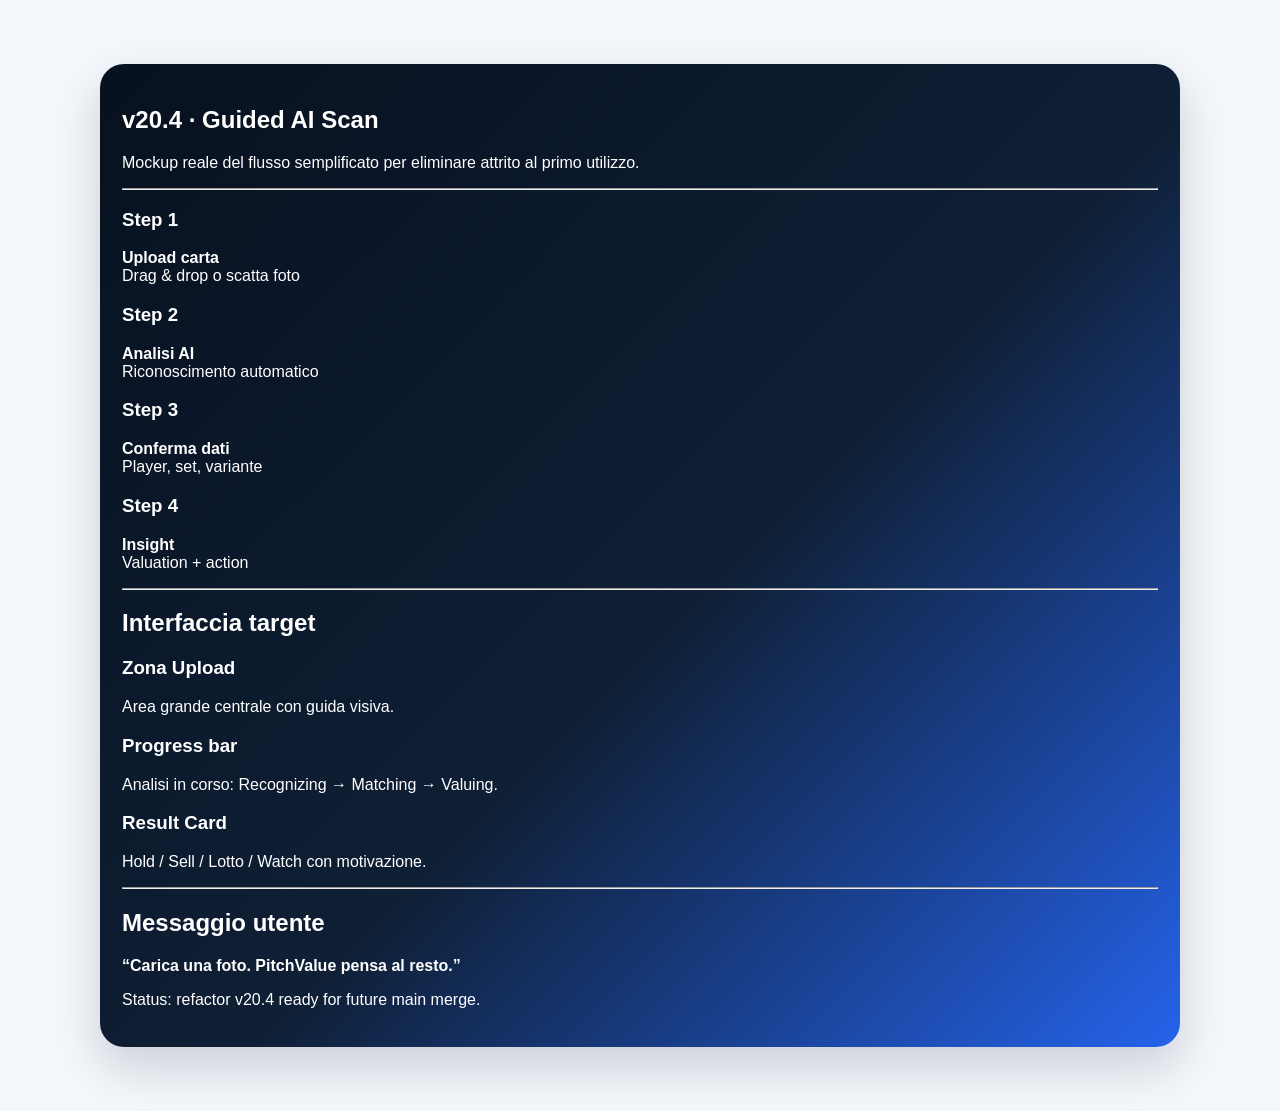
==== commit 22f0ab26: "Add v20.4 AI scan guided mockup" ====
--- a/index.refactor.html
+++ b/index.refactor.html
@@ -1,73 +1 @@
-<!DOCTYPE html>
-<html lang="it">
-<head>
-  <meta charset="UTF-8" />
-  <meta name="viewport" content="width=device-width, initial-scale=1.0" />
-  <title>PitchValue Refactor v20.3</title>
-  <link rel="stylesheet" href="src/styles.css" />
-</head>
-<body>
-  <main style="max-width:980px;margin:40px auto;padding:24px;">
-    <section class="pv-refactor-notice">
-      <p style="margin:0 0 10px;font-weight:900;letter-spacing:.08em;text-transform:uppercase;color:#bfdbfe;">PitchValue · Football Card Intelligence</p>
-      <h1>Trasforma la tua collezione di carte calcistiche in un portfolio intelligente</h1>
-      <p>Scansiona le carte, monitora valore e ROI, e ricevi suggerimenti su quando tenere, vendere o mettere in lotto.</p>
-
-      <div style="display:flex;gap:12px;flex-wrap:wrap;margin:22px 0 4px;">
-        <button class="pv-primary">Inizia ora</button>
-        <button>Prova AI Scan</button>
-      </div>
-
-      <hr>
-
-      <h2>Come funziona</h2>
-      <div class="pv-onboarding-grid">
-        <div class="pv-onboarding-card">
-          <h3>1 · Scansiona</h3>
-          <p>Carica una foto della carta o inserisci i dati minimi.</p>
-        </div>
-        <div class="pv-onboarding-card">
-          <h3>2 · Analizza</h3>
-          <p>PitchValue interpreta carta, valore, set, box e contesto.</p>
-        </div>
-        <div class="pv-onboarding-card">
-          <h3>3 · Monitora</h3>
-          <p>Segui valore portfolio, ROI box, watchlist e opportunità.</p>
-        </div>
-        <div class="pv-onboarding-card">
-          <h3>4 · Decidi</h3>
-          <p>Ricevi indicazioni operative: Hold, Sell, Lotto o Watch.</p>
-        </div>
-      </div>
-
-      <hr>
-
-      <h2>Prima azione consigliata</h2>
-      <div class="pv-onboarding-grid">
-        <div class="pv-onboarding-card">
-          <h3>Aggiungi la prima carta</h3>
-          <p>Il modo più veloce per capire PitchValue è inserire una carta reale e vedere che tipo di insight produce.</p>
-        </div>
-        <div class="pv-onboarding-card">
-          <h3>AI Scan guidato</h3>
-          <p>Il flusso deve essere chiaro: carica foto, avvia analisi, conferma i dati, salva la carta.</p>
-        </div>
-      </div>
-
-      <hr>
-
-      <h2>AI Scan semplificato</h2>
-      <p>Obiettivo v20.3: correggere il problema tester. L’utente non deve capire una procedura tecnica; deve vedere un percorso guidato.</p>
-      <ol>
-        <li>Carica o scatta la foto.</li>
-        <li>Premi <strong>AI Scan</strong>.</li>
-        <li>Segui le istruzioni mostrate a schermo.</li>
-        <li>Conferma i dati estratti.</li>
-        <li>Ottieni suggerimento: Hold / Sell / Lotto / Watch.</li>
-      </ol>
-
-      <p><strong>Status:</strong> Refactor v20.3 — first-use hero and guided entry.</p>
-    </section>
-  </main>
-</body>
-</html>
+<!DOCTYPE html><html lang="it"><head><meta charset="UTF-8"/><meta name="viewport" content="width=device-width, initial-scale=1.0"/><title>PitchValue Refactor v20.4</title><link rel="stylesheet" href="src/styles.css"/></head><body><main style="max-width:1080px;margin:40px auto;padding:24px;"><section class="pv-refactor-notice"><h1>v20.4 · Guided AI Scan</h1><p>Mockup reale del flusso semplificato per eliminare attrito al primo utilizzo.</p><hr><div class="pv-onboarding-grid"><div class="pv-onboarding-card"><h3>Step 1</h3><p><strong>Upload carta</strong><br>Drag & drop o scatta foto</p></div><div class="pv-onboarding-card"><h3>Step 2</h3><p><strong>Analisi AI</strong><br>Riconoscimento automatico</p></div><div class="pv-onboarding-card"><h3>Step 3</h3><p><strong>Conferma dati</strong><br>Player, set, variante</p></div><div class="pv-onboarding-card"><h3>Step 4</h3><p><strong>Insight</strong><br>Valuation + action</p></div></div><hr><h2>Interfaccia target</h2><div class="pv-onboarding-grid"><div class="pv-onboarding-card"><h3>Zona Upload</h3><p>Area grande centrale con guida visiva.</p></div><div class="pv-onboarding-card"><h3>Progress bar</h3><p>Analisi in corso: Recognizing → Matching → Valuing.</p></div><div class="pv-onboarding-card"><h3>Result Card</h3><p>Hold / Sell / Lotto / Watch con motivazione.</p></div></div><hr><h2>Messaggio utente</h2><p><strong>“Carica una foto. PitchValue pensa al resto.”</strong></p><p>Status: refactor v20.4 ready for future main merge.</p></section></main></body></html>
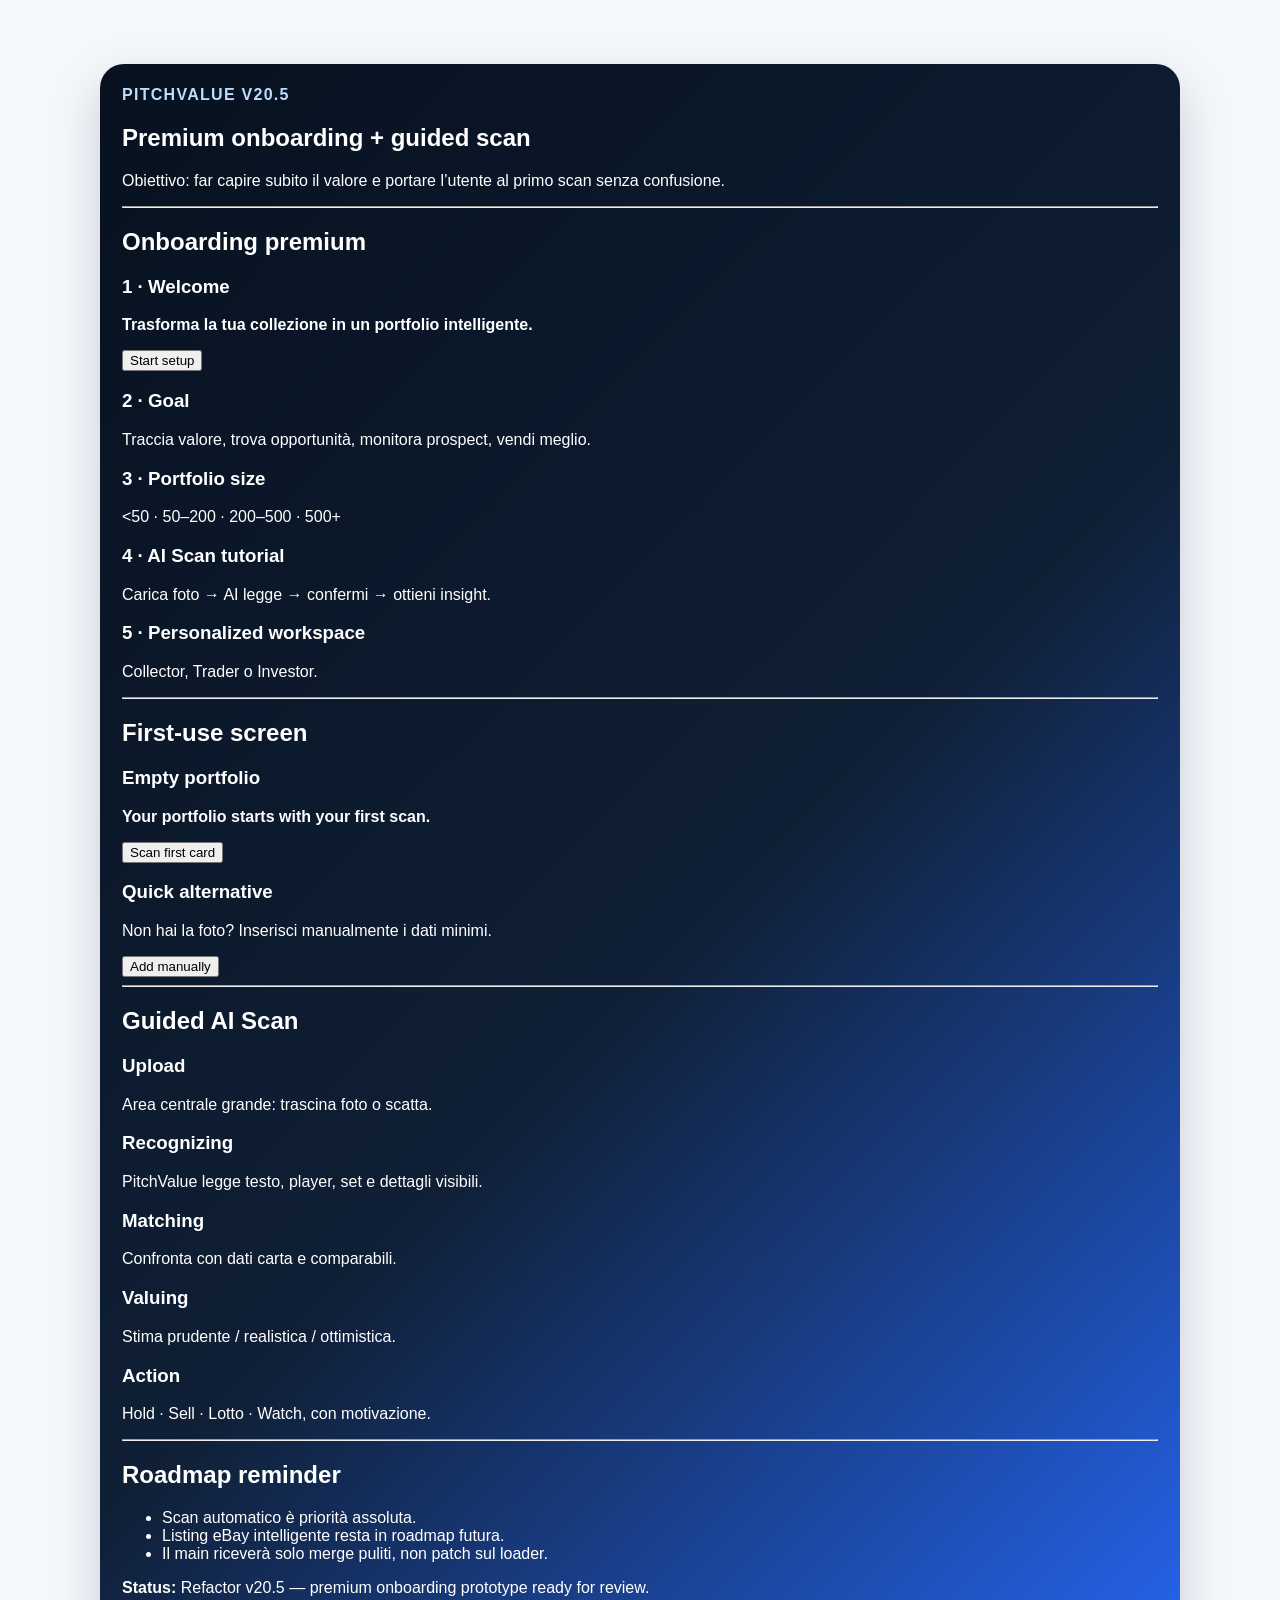
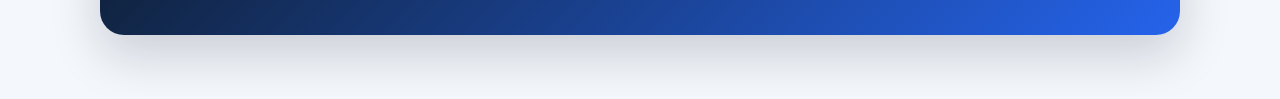
==== commit 5c75b5a0: "Add v20.5 premium onboarding prototype" ====
--- a/index.refactor.html
+++ b/index.refactor.html
@@ -1 +1,50 @@
-<!DOCTYPE html><html lang="it"><head><meta charset="UTF-8"/><meta name="viewport" content="width=device-width, initial-scale=1.0"/><title>PitchValue Refactor v20.4</title><link rel="stylesheet" href="src/styles.css"/></head><body><main style="max-width:1080px;margin:40px auto;padding:24px;"><section class="pv-refactor-notice"><h1>v20.4 · Guided AI Scan</h1><p>Mockup reale del flusso semplificato per eliminare attrito al primo utilizzo.</p><hr><div class="pv-onboarding-grid"><div class="pv-onboarding-card"><h3>Step 1</h3><p><strong>Upload carta</strong><br>Drag & drop o scatta foto</p></div><div class="pv-onboarding-card"><h3>Step 2</h3><p><strong>Analisi AI</strong><br>Riconoscimento automatico</p></div><div class="pv-onboarding-card"><h3>Step 3</h3><p><strong>Conferma dati</strong><br>Player, set, variante</p></div><div class="pv-onboarding-card"><h3>Step 4</h3><p><strong>Insight</strong><br>Valuation + action</p></div></div><hr><h2>Interfaccia target</h2><div class="pv-onboarding-grid"><div class="pv-onboarding-card"><h3>Zona Upload</h3><p>Area grande centrale con guida visiva.</p></div><div class="pv-onboarding-card"><h3>Progress bar</h3><p>Analisi in corso: Recognizing → Matching → Valuing.</p></div><div class="pv-onboarding-card"><h3>Result Card</h3><p>Hold / Sell / Lotto / Watch con motivazione.</p></div></div><hr><h2>Messaggio utente</h2><p><strong>“Carica una foto. PitchValue pensa al resto.”</strong></p><p>Status: refactor v20.4 ready for future main merge.</p></section></main></body></html>+<!DOCTYPE html>
+<html lang="it">
+<head>
+<meta charset="UTF-8"/>
+<meta name="viewport" content="width=device-width, initial-scale=1.0"/>
+<title>PitchValue Refactor v20.5</title>
+<link rel="stylesheet" href="src/styles.css"/>
+</head>
+<body>
+<main style="max-width:1080px;margin:40px auto;padding:24px;">
+<section class="pv-refactor-notice">
+<p style="margin:0 0 10px;font-weight:900;letter-spacing:.08em;text-transform:uppercase;color:#bfdbfe;">PitchValue v20.5</p>
+<h1>Premium onboarding + guided scan</h1>
+<p>Obiettivo: far capire subito il valore e portare l’utente al primo scan senza confusione.</p>
+<hr>
+<h2>Onboarding premium</h2>
+<div class="pv-onboarding-grid">
+<div class="pv-onboarding-card"><h3>1 · Welcome</h3><p><strong>Trasforma la tua collezione in un portfolio intelligente.</strong></p><button class="pv-primary">Start setup</button></div>
+<div class="pv-onboarding-card"><h3>2 · Goal</h3><p>Traccia valore, trova opportunità, monitora prospect, vendi meglio.</p></div>
+<div class="pv-onboarding-card"><h3>3 · Portfolio size</h3><p>&lt;50 · 50–200 · 200–500 · 500+</p></div>
+<div class="pv-onboarding-card"><h3>4 · AI Scan tutorial</h3><p>Carica foto → AI legge → confermi → ottieni insight.</p></div>
+<div class="pv-onboarding-card"><h3>5 · Personalized workspace</h3><p>Collector, Trader o Investor.</p></div>
+</div>
+<hr>
+<h2>First-use screen</h2>
+<div class="pv-onboarding-grid">
+<div class="pv-onboarding-card"><h3>Empty portfolio</h3><p><strong>Your portfolio starts with your first scan.</strong></p><button class="pv-primary">Scan first card</button></div>
+<div class="pv-onboarding-card"><h3>Quick alternative</h3><p>Non hai la foto? Inserisci manualmente i dati minimi.</p><button>Add manually</button></div>
+</div>
+<hr>
+<h2>Guided AI Scan</h2>
+<div class="pv-onboarding-grid">
+<div class="pv-onboarding-card"><h3>Upload</h3><p>Area centrale grande: trascina foto o scatta.</p></div>
+<div class="pv-onboarding-card"><h3>Recognizing</h3><p>PitchValue legge testo, player, set e dettagli visibili.</p></div>
+<div class="pv-onboarding-card"><h3>Matching</h3><p>Confronta con dati carta e comparabili.</p></div>
+<div class="pv-onboarding-card"><h3>Valuing</h3><p>Stima prudente / realistica / ottimistica.</p></div>
+<div class="pv-onboarding-card"><h3>Action</h3><p>Hold · Sell · Lotto · Watch, con motivazione.</p></div>
+</div>
+<hr>
+<h2>Roadmap reminder</h2>
+<ul>
+<li>Scan automatico è priorità assoluta.</li>
+<li>Listing eBay intelligente resta in roadmap futura.</li>
+<li>Il main riceverà solo merge puliti, non patch sul loader.</li>
+</ul>
+<p><strong>Status:</strong> Refactor v20.5 — premium onboarding prototype ready for review.</p>
+</section>
+</main>
+</body>
+</html>
